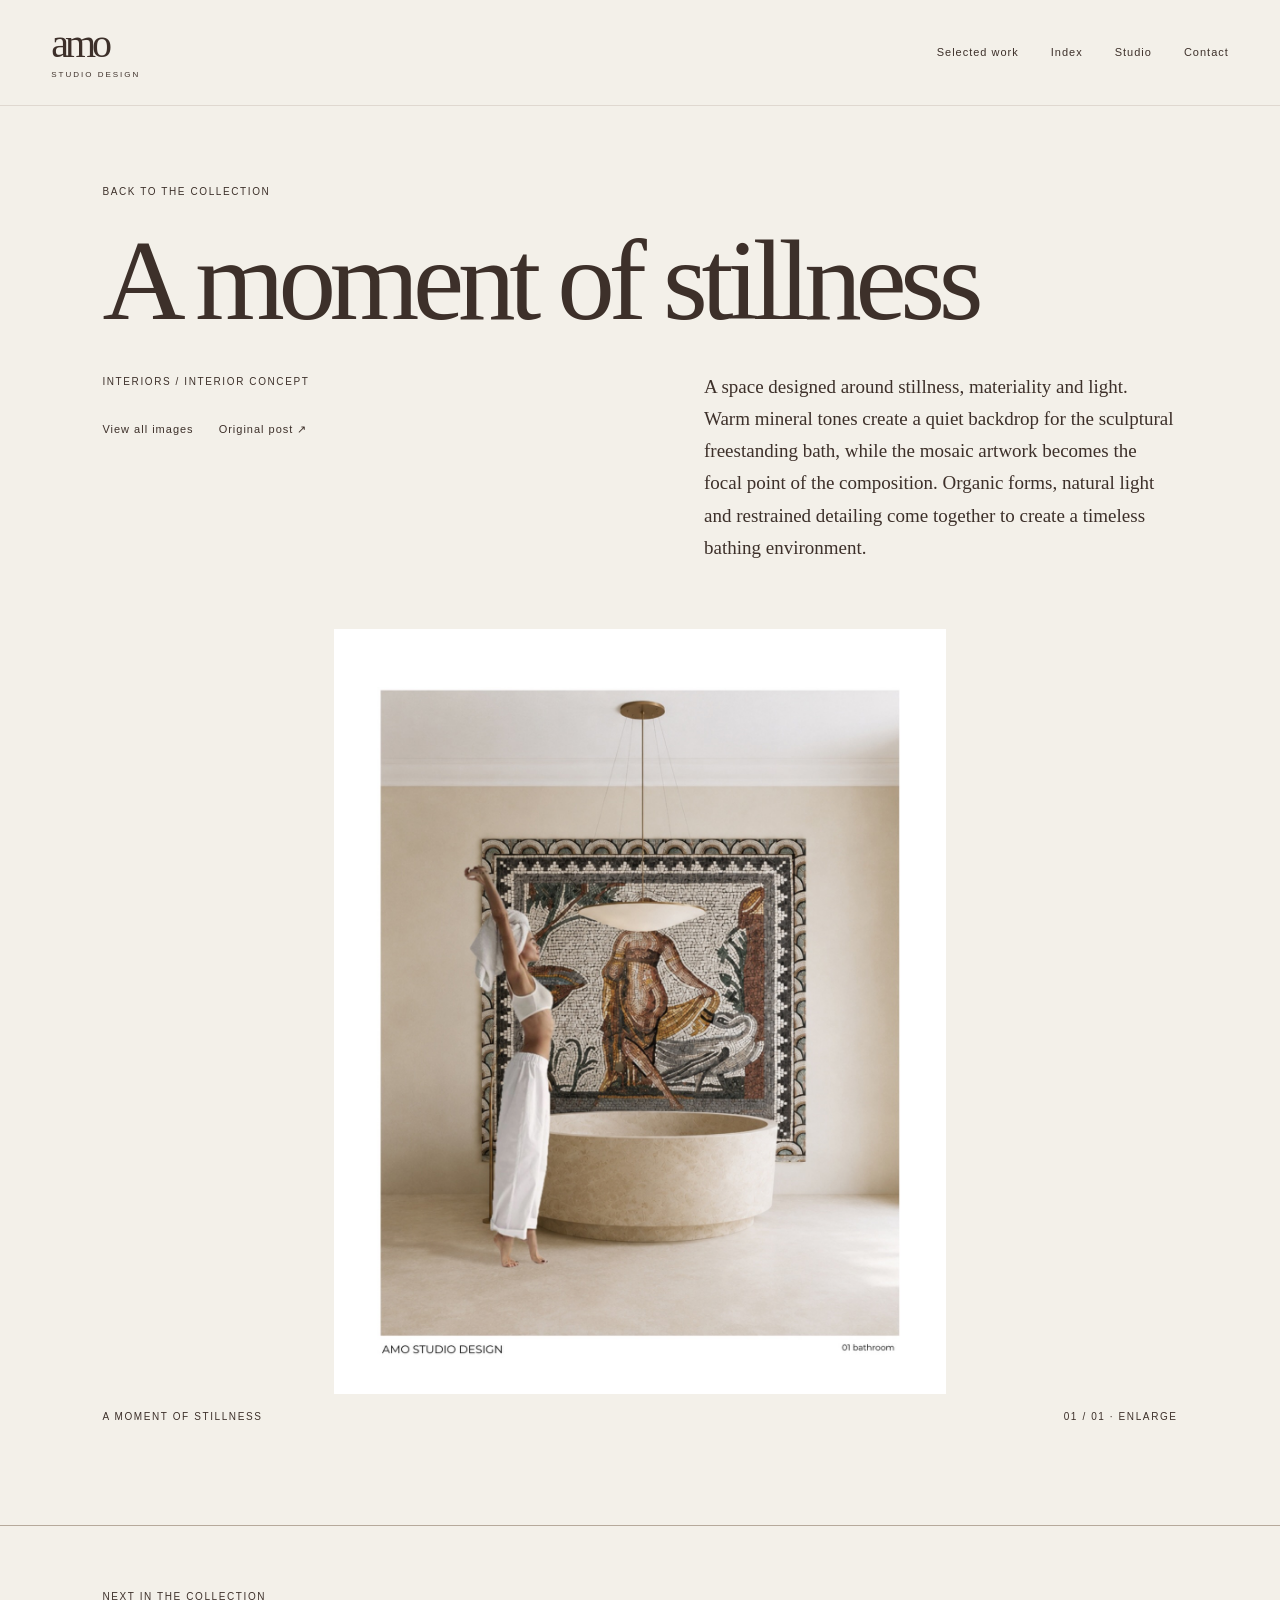
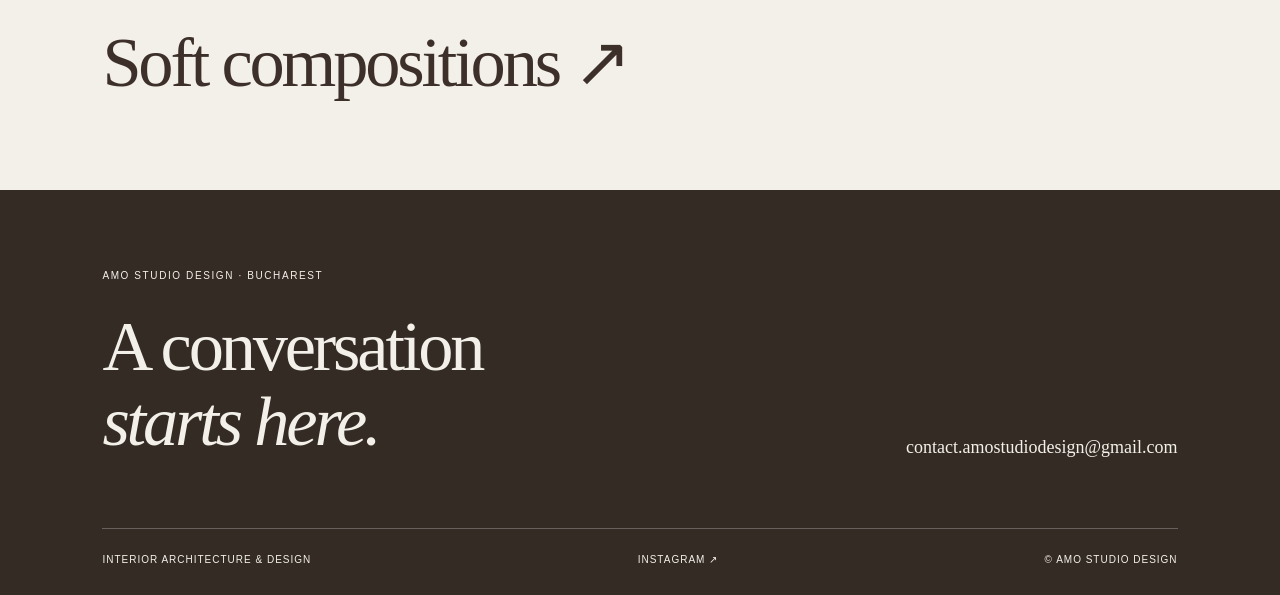
==== db3mgh1k9co.html @ 2bcd870c "Build responsive AMO interior design portfolio Replace the surprise page with an editorial portfolio" ====
<!doctype html><html lang="en"><head><meta charset="utf-8"><meta name="viewport" content="width=device-width,initial-scale=1"><meta name="theme-color" content="#f3f0e9"><meta name="description" content="AMO Studio Design — an interior architecture and design portfolio, Bucharest."><title>A moment of stillness — AMO Studio Design</title><link rel="stylesheet" href="style.css"><script defer src="app.js"></script></head><body><a class="skip" href="#main">Skip to content</a><header><a class="brand" href="index.html" aria-label="AMO Studio Design home">amo<span>STUDIO DESIGN</span></a><nav aria-label="Main navigation"><a href="index.html#work">Selected work</a><a href="index.html#archive">Index</a><a class="desktop" href="index.html#studio">Studio</a><a href="#contact">Contact</a></nav></header><main id="main"><section class="project-head"><a class="eyebrow" href="index.html#archive">Back to the collection</a><h1>A moment of stillness</h1><div class="project-info"><div><span class="eyebrow">Interiors / Interior concept</span><nav class="project-nav" aria-label="Project sections"><a href="#gallery">View all images</a><a href="https://www.instagram.com/p/Db3MGh1K9CO/" target="_blank" rel="noopener">Original post ↗</a></nav></div><p>A space designed around stillness, materiality and light.
Warm mineral tones create a quiet backdrop for the sculptural freestanding bath, while the mosaic artwork becomes the focal point of the composition. Organic forms, natural light and restrained detailing come together to create a timeless bathing environment.</p></div></section><section id="gallery" class="project-gallery" aria-label="Project images"><figure class="reveal"><button data-image="0005-db3mgh1k9co-01.jpg" data-alt="A moment of stillness — view 1" aria-label="Enlarge A moment of stillness view 1"><img src="0005-db3mgh1k9co-01.jpg" width="1350" height="1688" alt="A moment of stillness — view 1" loading="eager" decoding="async"></button><figcaption class="caption"><span>A moment of stillness</span><span>01 / 01 · Enlarge</span></figcaption></figure></section><a class="next-project" style="display:block" href="dz5t7aiicmo.html"><span class="eyebrow">Next in the collection</span><h2>Soft compositions ↗</h2></a></main><dialog aria-label="Image viewer"><button class="close">Close</button><img alt=""><div class="light-controls"><button class="prev" aria-label="Previous image">Previous</button><span class="counter"></span><button class="next" aria-label="Next image">Next</button></div></dialog><footer id="contact"><div class="footer-top"><div><span class="eyebrow">AMO Studio Design · Bucharest</span><h2>A conversation<br><em>starts here.</em></h2></div><a href="mailto:contact.amostudiodesign@gmail.com">contact.amostudiodesign@gmail.com</a></div><div class="footer-bottom"><span>INTERIOR ARCHITECTURE & DESIGN</span><a href="https://www.instagram.com/amostudiodesign/" target="_blank" rel="noopener">INSTAGRAM ↗</a><span>© AMO STUDIO DESIGN</span></div></footer></body></html>
---- style.css ----
:root{--paper:#f3f0e9;--ink:#3d302a;--wine:#531e2c;--line:#b6a99b;--ease:cubic-bezier(.22,1,.36,1)}*{box-sizing:border-box}html{scroll-behavior:smooth;scroll-padding-top:100px}body{margin:0;background:var(--paper);color:var(--ink);font-family:Arial,sans-serif;-webkit-font-smoothing:antialiased}a{color:inherit;text-decoration:none}button{font:inherit;color:inherit;cursor:pointer}button:focus-visible,a:focus-visible{outline:2px solid var(--wine);outline-offset:6px}::selection{background:var(--wine);color:var(--paper)}.skip{position:absolute;top:-100px}.skip:focus{top:15px;z-index:20;background:var(--paper);padding:10px}header{display:flex;align-items:center;justify-content:space-between;padding:26px 4vw;border-bottom:1px solid #b6a99b55;background:var(--paper);position:relative;z-index:5}.brand{font:40px/.9 Georgia,serif;letter-spacing:-4px}.brand span{display:block;font:8px/1 Arial;letter-spacing:2px;margin-top:9px}nav{display:flex;gap:32px;font-size:11px;letter-spacing:1px}nav a{padding:8px 0;border-bottom:1px solid transparent}nav a:hover{border-color:currentColor}.eyebrow,.caption,.meta,.label{font-size:10px;line-height:1.6;letter-spacing:1.6px;text-transform:uppercase}h1,h2,h3,p{margin:0}h1,h2,h3{font-family:Didot,'Bodoni MT',Georgia,serif;font-weight:400}h1{font-size:clamp(65px,8.8vw,150px);line-height:.96;letter-spacing:-.055em}h2{font-size:clamp(44px,5.5vw,88px);line-height:1.06;letter-spacing:-.045em}h3{font-size:30px;letter-spacing:-.025em}em{font-weight:400}.hero{padding:55px 8vw 80px;display:grid;grid-template-columns:1.1fr 1fr;gap:5vw;align-items:center;min-height:calc(100svh - 100px)}.hero-copy{position:relative;z-index:2;padding-bottom:30px}.hero .eyebrow{margin-bottom:35px}.hero h1{color:var(--wine);margin-right:-100px}.hero-copy>p:not(.eyebrow){max-width:290px;font:17px/1.65 Georgia,serif;margin-top:35px}.text-link{display:inline-flex;align-items:center;gap:45px;font-size:11px;letter-spacing:.7px;border-bottom:1px solid currentColor;padding-bottom:9px;margin-top:35px}.text-link:after{content:'↗';font-size:18px;transition:transform .4s}.text-link:hover:after{transform:translate(3px,-3px)}.hero-media{margin:0;position:relative}.frame{overflow:hidden;background:#e2dacf;display:block}.frame img{display:block;width:100%;height:100%;object-fit:cover;transition:transform 1.3s var(--ease)}.framed-post img{transform:scale(1.19)}a:hover .framed-post img{transform:scale(1.23)}.hero-media .frame{aspect-ratio:.78;max-height:660px}.hero-media .caption{display:flex;justify-content:space-between;margin-top:14px;font-size:9px}.hero-media:before{content:'';position:absolute;inset:25px -25px -25px 25px;border:1px solid var(--line);z-index:-1}.intro{padding:100px 15vw 130px;text-align:center;border-top:1px solid #b6a99b55}.intro h2{max-width:900px;margin:30px auto}.intro p{max-width:440px;margin:25px auto;font:18px/1.7 Georgia,serif}.work{padding:0 8vw 120px}.section-head{display:flex;justify-content:space-between;align-items:end;margin-bottom:50px}.section-head h2{font-size:55px}.selected{display:grid;grid-template-columns:1.2fr .8fr;gap:100px 8vw}.work-card{display:block}.work-card:nth-child(2){margin-top:190px}.work-card:nth-child(3){grid-column:1/-1;width:80%;margin:0 auto}.work-card .frame{aspect-ratio:.82}.work-card:nth-child(3) .frame{aspect-ratio:1.9}.card-caption{display:flex;justify-content:space-between;gap:12px;padding-top:18px}.card-caption .meta{margin-top:8px;font-size:9px}.card-caption .number{font:italic 18px Georgia,serif}.feature{background:var(--wine);color:var(--paper);padding:100px 8vw;display:grid;grid-template-columns:.65fr 1.35fr;gap:7vw;align-items:center}.feature .frame{aspect-ratio:.8}.feature h2{margin:25px 0}.feature p{font:18px/1.7 Georgia,serif;max-width:330px}.feature .meta{margin-top:20px;color:#d3b9bc}.archive{padding:120px 8vw}.archive-top{display:flex;justify-content:space-between;gap:30px;align-items:end;margin-bottom:45px}.filters{display:flex;gap:20px;flex-wrap:wrap}.filters button{border:0;border-bottom:1px solid transparent;background:none;padding:8px 0;font-size:11px}.filters button[aria-pressed=true]{border-color:currentColor}.archive-grid{display:grid;grid-template-columns:repeat(3,1fr);gap:55px 35px}.archive-grid .frame{aspect-ratio:.88}.archive-grid h3{font-size:24px}.archive-grid [hidden]{display:none}.studio{padding:100px 8vw;display:grid;grid-template-columns:1fr 1fr;gap:10vw;border-top:1px solid var(--line)}.studio p{font:22px/1.6 Georgia,serif;margin-bottom:25px}.studio .eyebrow{margin-bottom:30px}.studio .fine{font:13px/1.8 Arial,sans-serif}footer{background:#342b25;color:var(--paper);padding:75px 8vw 30px}.footer-top{display:flex;justify-content:space-between;gap:30px;align-items:end;padding-bottom:70px}.footer-top h2{margin-top:25px}.footer-top a{font:18px Georgia,serif}.footer-bottom{display:flex;justify-content:space-between;padding-top:25px;border-top:1px solid #ffffff40;font-size:10px;letter-spacing:1px}.project-head{padding:75px 8vw 65px}.project-head h1{font-size:clamp(60px,9vw,135px);margin:25px 0 35px;max-width:1000px}.project-info{display:grid;grid-template-columns:1fr 1fr;gap:10vw}.project-info p{font:19px/1.7 Georgia,serif;max-width:650px;white-space:pre-line}.project-nav{display:flex;gap:25px;margin-top:25px;font-size:11px}.project-gallery{padding:0 8vw 100px;display:grid;grid-template-columns:1fr 1fr;gap:70px 5vw;align-items:start}.project-gallery figure{margin:0}.project-gallery figure:first-child,.project-gallery figure:last-child:nth-child(odd){grid-column:1/-1}.project-gallery button{display:block;border:0;padding:0;background:none;width:100%}.project-gallery img{width:100%;height:auto;display:block}.project-gallery figure:first-child img{max-height:85svh;object-fit:contain}.project-gallery figcaption{margin-top:15px;display:flex;justify-content:space-between}.next-project{padding:60px 8vw 90px;border-top:1px solid var(--line)}.next-project h2{margin-top:20px}dialog{border:0;width:100%;height:100%;max-width:none;max-height:none;margin:0;background:#211e1b;color:white;padding:65px 5vw 30px}dialog::backdrop{background:#211e1b}dialog img{display:block;max-width:100%;height:calc(100svh - 150px);object-fit:contain;margin:auto}dialog .light-controls{display:flex;justify-content:space-between;align-items:center;margin-top:20px}dialog button{background:none;border:1px solid #ffffff80;color:white;padding:12px 20px}dialog .close{position:absolute;right:25px;top:15px}body:has(dialog[open]){overflow:hidden}.reveal{opacity:1}.js .reveal{opacity:0;transform:translateY(25px);transition:opacity 1.1s var(--ease),transform 1.1s var(--ease)}.js .reveal.seen{opacity:1;transform:none}@supports(animation-timeline:view()){.hero-media{animation:hero-out linear both;animation-timeline:view();animation-range:exit 0% exit 100%}@keyframes hero-out{to{transform:translateY(60px)}}}.hero-copy{animation:enter 1.3s var(--ease) both}@keyframes enter{from{opacity:0;transform:translateY(20px)}to{opacity:1;transform:none}}@media(min-width:1500px){main{max-width:1800px;margin:auto}}@media(max-width:760px){header{padding:23px 6vw}.brand{font-size:34px}nav{gap:18px;font-size:10px}nav .desktop{display:none}.hero{padding:45px 7vw 65px;display:flex;flex-direction:column;gap:35px;min-height:auto;align-items:stretch}.hero h1{font-size:64px;margin:0}.hero-copy{padding:0}.hero .eyebrow{margin-bottom:25px}.hero-copy>p:not(.eyebrow){margin-top:25px;max-width:310px}.hero .text-link{margin-top:22px}.hero-media{width:90%;margin-left:auto}.hero-media .frame{max-height:none;aspect-ratio:.83}.hero-media:before{inset:15px -12px -15px 12px}.intro{padding:65px 7vw 80px}.intro h2{font-size:43px}.intro p{font-size:17px}.work{padding:0 7vw 70px}.section-head{align-items:start;margin-bottom:30px}.section-head h2{font-size:38px}.selected{display:block}.work-card{margin-bottom:45px}.work-card:nth-child(2){margin:0 0 45px 12%}.work-card:nth-child(3){width:100%;margin:0}.work-card:nth-child(3) .frame{aspect-ratio:1.25}.feature{padding:65px 7vw;display:flex;flex-direction:column;align-items:stretch;gap:35px}.feature h2{font-size:48px}.feature .frame{aspect-ratio:1}.feature p{max-width:100%}.archive{padding:70px 7vw}.archive-top{display:block}.archive-top h2{font-size:44px;margin-bottom:25px}.filters{gap:25px}.archive-grid{grid-template-columns:1fr 1fr;gap:35px 16px}.archive-grid h3{font-size:22px}.archive-grid .card-caption{display:block}.archive-grid .number{display:none}.archive-grid .meta{letter-spacing:.5px;font-size:8px}.studio{padding:65px 7vw;display:block}.studio h2{margin-bottom:30px}.studio p{font-size:19px}.footer-top{display:block;padding-bottom:50px}.footer-top a{display:inline-block;margin-top:30px;font-size:15px}.footer-bottom{gap:20px;font-size:8px;line-height:1.8}.project-head{padding:45px 7vw}.project-head h1{font-size:62px}.project-info{display:block}.project-info p{margin-top:30px;font-size:18px}.project-gallery{display:block;padding:0 5vw 50px}.project-gallery figure{margin-bottom:35px}.project-gallery img{max-height:none!important}.next-project{padding:45px 7vw}.next-project h2{font-size:40px}dialog{padding:65px 15px 25px}dialog button{padding:12px}.hero-media{animation:none}}@media(prefers-reduced-motion:reduce){html{scroll-behavior:auto}*,*:before,*:after{animation:none!important;transition:none!important}.js .reveal{opacity:1;transform:none}}

@media(max-width:480px){.archive-grid{grid-template-columns:1fr;gap:40px}.archive-grid .frame{aspect-ratio:1}.archive-grid .card-caption{display:flex}.archive-grid .number{display:block}.hero .eyebrow{max-width:260px}.project-head h1{font-size:clamp(44px,14vw,62px);overflow-wrap:anywhere}.section-head{gap:20px}.section-head .eyebrow{max-width:100px;text-align:right}.footer-bottom{flex-wrap:wrap}}
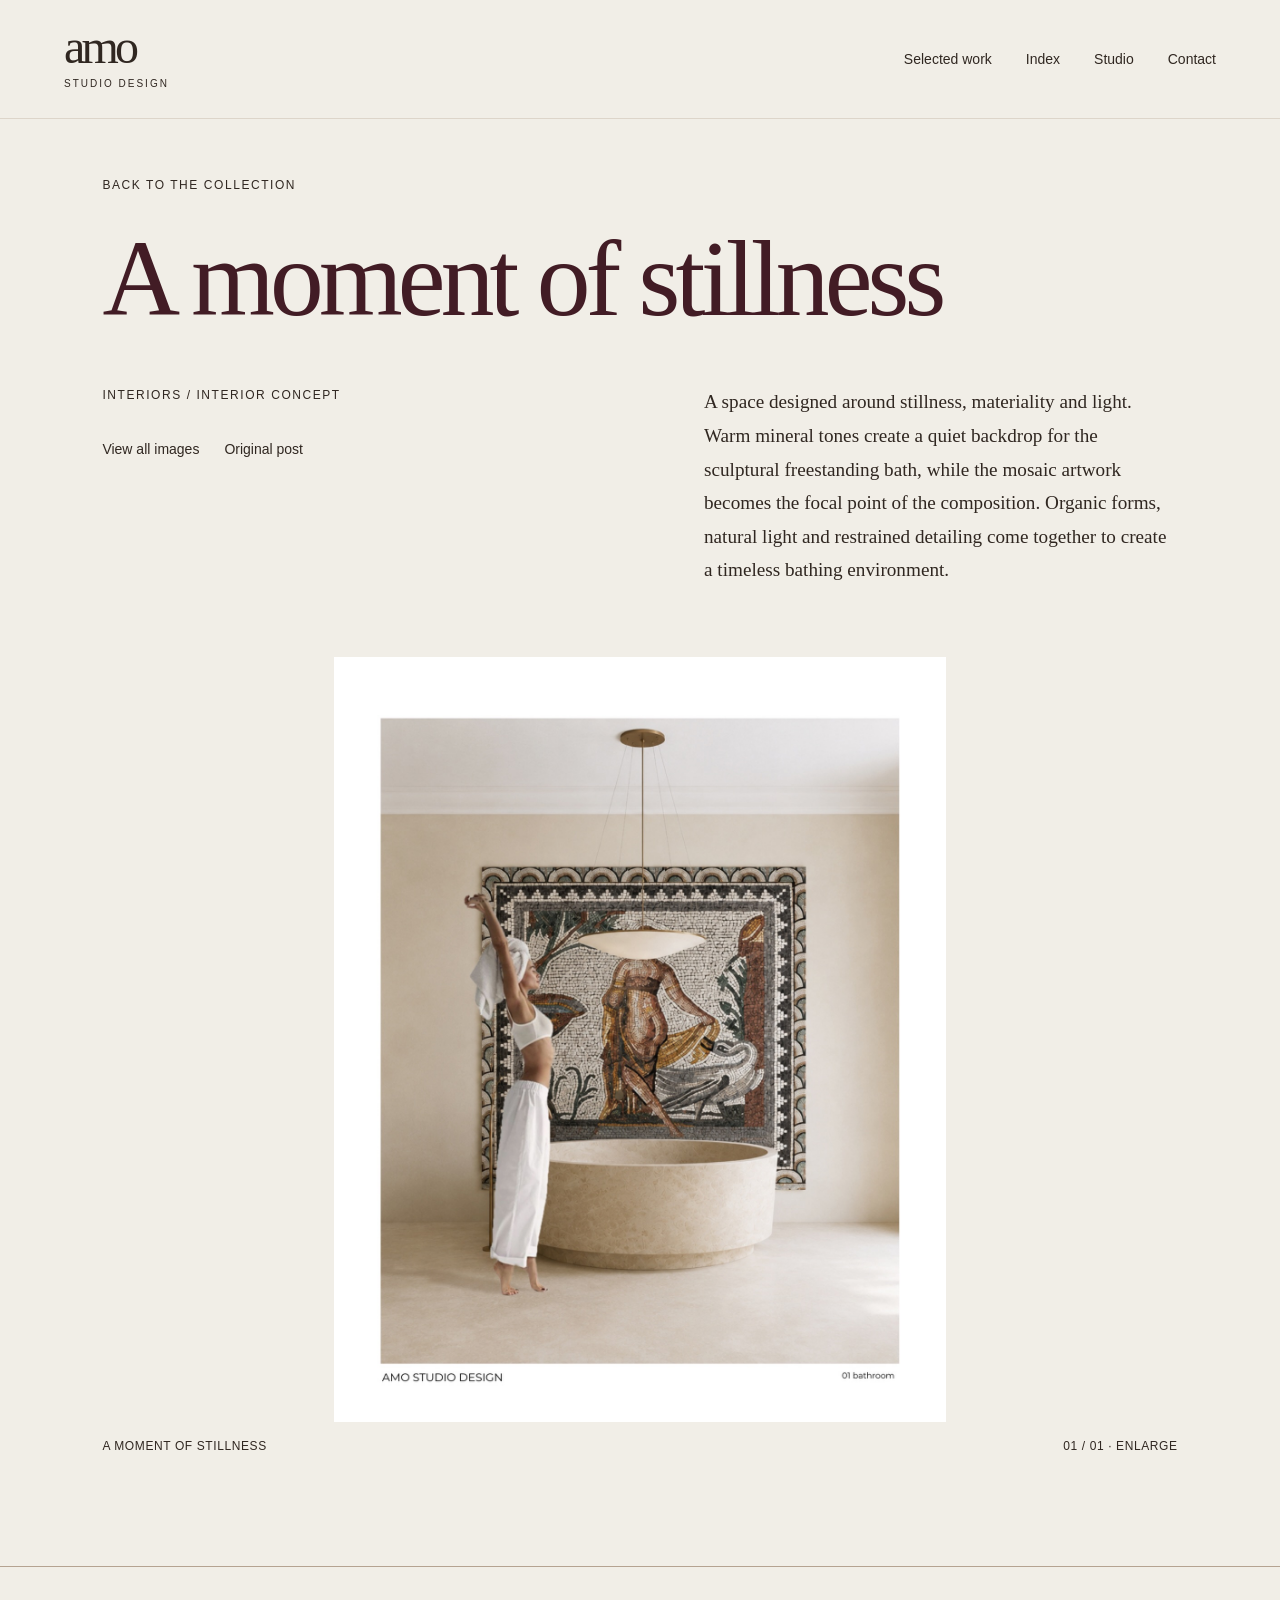
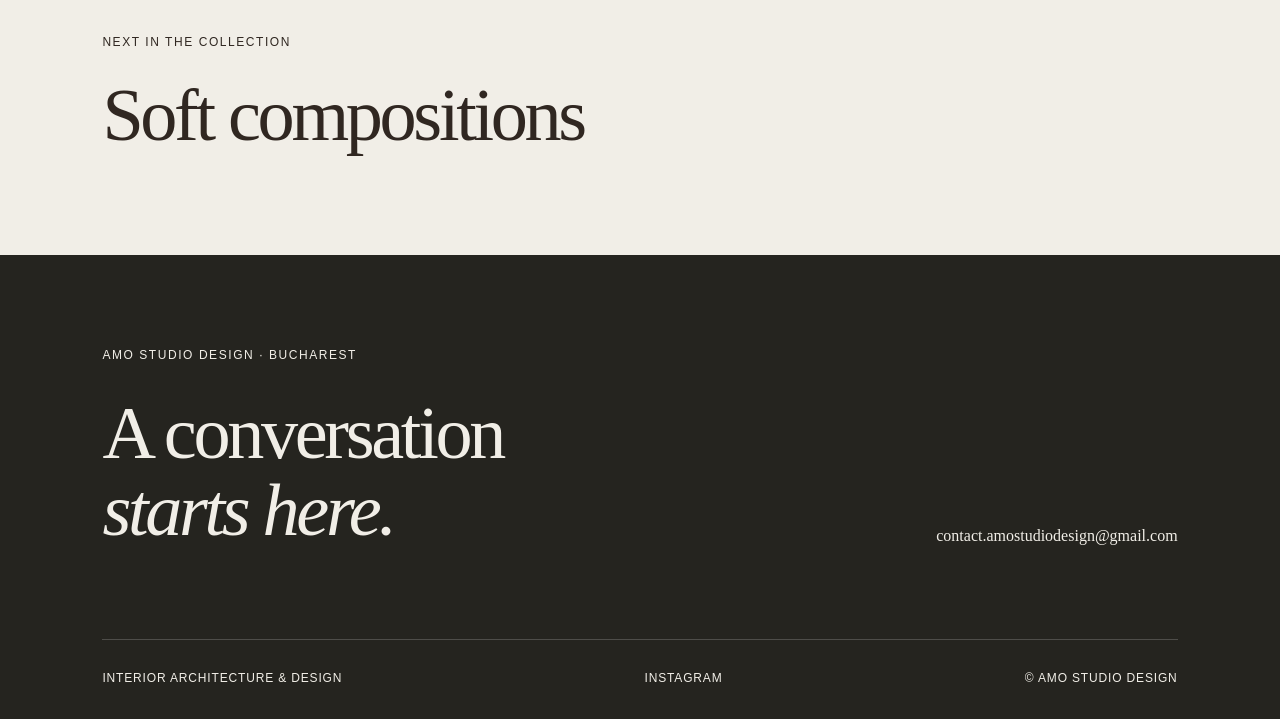
==== commit cc21a6d3: "Refine luxury presentation and remove decorative text symbols" ====
--- a/db3mgh1k9co.html
+++ b/db3mgh1k9co.html
@@ -1,2 +1,2 @@
-<!doctype html><html lang="en"><head><meta charset="utf-8"><meta name="viewport" content="width=device-width,initial-scale=1"><meta name="theme-color" content="#f3f0e9"><meta name="description" content="AMO Studio Design — an interior architecture and design portfolio, Bucharest."><title>A moment of stillness — AMO Studio Design</title><link rel="stylesheet" href="style.css"><script defer src="app.js"></script></head><body><a class="skip" href="#main">Skip to content</a><header><a class="brand" href="index.html" aria-label="AMO Studio Design home">amo<span>STUDIO DESIGN</span></a><nav aria-label="Main navigation"><a href="index.html#work">Selected work</a><a href="index.html#archive">Index</a><a class="desktop" href="index.html#studio">Studio</a><a href="#contact">Contact</a></nav></header><main id="main"><section class="project-head"><a class="eyebrow" href="index.html#archive">Back to the collection</a><h1>A moment of stillness</h1><div class="project-info"><div><span class="eyebrow">Interiors / Interior concept</span><nav class="project-nav" aria-label="Project sections"><a href="#gallery">View all images</a><a href="https://www.instagram.com/p/Db3MGh1K9CO/" target="_blank" rel="noopener">Original post ↗</a></nav></div><p>A space designed around stillness, materiality and light.
-Warm mineral tones create a quiet backdrop for the sculptural freestanding bath, while the mosaic artwork becomes the focal point of the composition. Organic forms, natural light and restrained detailing come together to create a timeless bathing environment.</p></div></section><section id="gallery" class="project-gallery" aria-label="Project images"><figure class="reveal"><button data-image="0005-db3mgh1k9co-01.jpg" data-alt="A moment of stillness — view 1" aria-label="Enlarge A moment of stillness view 1"><img src="0005-db3mgh1k9co-01.jpg" width="1350" height="1688" alt="A moment of stillness — view 1" loading="eager" decoding="async"></button><figcaption class="caption"><span>A moment of stillness</span><span>01 / 01 · Enlarge</span></figcaption></figure></section><a class="next-project" style="display:block" href="dz5t7aiicmo.html"><span class="eyebrow">Next in the collection</span><h2>Soft compositions ↗</h2></a></main><dialog aria-label="Image viewer"><button class="close">Close</button><img alt=""><div class="light-controls"><button class="prev" aria-label="Previous image">Previous</button><span class="counter"></span><button class="next" aria-label="Next image">Next</button></div></dialog><footer id="contact"><div class="footer-top"><div><span class="eyebrow">AMO Studio Design · Bucharest</span><h2>A conversation<br><em>starts here.</em></h2></div><a href="mailto:contact.amostudiodesign@gmail.com">contact.amostudiodesign@gmail.com</a></div><div class="footer-bottom"><span>INTERIOR ARCHITECTURE & DESIGN</span><a href="https://www.instagram.com/amostudiodesign/" target="_blank" rel="noopener">INSTAGRAM ↗</a><span>© AMO STUDIO DESIGN</span></div></footer></body></html>+<!doctype html><html lang="en"><head><meta charset="utf-8"><meta name="viewport" content="width=device-width,initial-scale=1"><meta name="theme-color" content="#f3f0e9"><meta name="description" content="AMO Studio Design — an interior architecture and design portfolio, Bucharest."><meta name="color-scheme" content="light"><title>A moment of stillness — AMO Studio Design</title><link rel="stylesheet" href="style.css"><script defer src="app.js"></script></head><body><div class="reading-progress" aria-hidden="true"></div><a class="skip" href="#main">Skip to content</a><header><a class="brand" href="index.html" aria-label="AMO Studio Design home">amo<span>STUDIO DESIGN</span></a><nav aria-label="Main navigation"><a href="index.html#work">Selected work</a><a href="index.html#archive">Index</a><a class="desktop" href="index.html#studio">Studio</a><a href="#contact">Contact</a></nav></header><main id="main"><section class="project-head"><a class="eyebrow" href="index.html#archive">Back to the collection</a><h1>A moment of stillness</h1><div class="project-info"><div><span class="eyebrow">Interiors / Interior concept</span><nav class="project-nav" aria-label="Project sections"><a href="#gallery">View all images</a><a href="https://www.instagram.com/p/Db3MGh1K9CO/" target="_blank" rel="noopener">Original post</a></nav></div><p>A space designed around stillness, materiality and light.
+Warm mineral tones create a quiet backdrop for the sculptural freestanding bath, while the mosaic artwork becomes the focal point of the composition. Organic forms, natural light and restrained detailing come together to create a timeless bathing environment.</p></div></section><section id="gallery" class="project-gallery" aria-label="Project images"><figure class="reveal"><button data-image="0005-db3mgh1k9co-01.jpg" data-alt="A moment of stillness — view 1" aria-label="Enlarge A moment of stillness view 1"><img src="0005-db3mgh1k9co-01.jpg" width="1350" height="1688" alt="A moment of stillness — view 1" loading="eager" decoding="async"></button><figcaption class="caption"><span>A moment of stillness</span><span>01 / 01 · Enlarge</span></figcaption></figure></section><a class="next-project" style="display:block" href="dz5t7aiicmo.html"><span class="eyebrow">Next in the collection</span><h2>Soft compositions</h2></a></main><dialog aria-label="Image viewer"><button class="close">Close</button><img alt=""><div class="light-controls"><button class="prev" aria-label="Previous image">Previous</button><span class="counter"></span><button class="next" aria-label="Next image">Next</button></div></dialog><footer id="contact"><div class="footer-top"><div><span class="eyebrow">AMO Studio Design · Bucharest</span><h2>A conversation<br><em>starts here.</em></h2></div><a href="mailto:contact.amostudiodesign@gmail.com">contact.amostudiodesign@gmail.com</a></div><div class="footer-bottom"><span>INTERIOR ARCHITECTURE & DESIGN</span><a href="https://www.instagram.com/amostudiodesign/" target="_blank" rel="noopener">INSTAGRAM</a><span>© AMO STUDIO DESIGN</span></div></footer></body></html>
--- a/style.css
+++ b/style.css
@@ -1,3 +1,23 @@
-:root{--paper:#f3f0e9;--ink:#3d302a;--wine:#531e2c;--line:#b6a99b;--ease:cubic-bezier(.22,1,.36,1)}*{box-sizing:border-box}html{scroll-behavior:smooth;scroll-padding-top:100px}body{margin:0;background:var(--paper);color:var(--ink);font-family:Arial,sans-serif;-webkit-font-smoothing:antialiased}a{color:inherit;text-decoration:none}button{font:inherit;color:inherit;cursor:pointer}button:focus-visible,a:focus-visible{outline:2px solid var(--wine);outline-offset:6px}::selection{background:var(--wine);color:var(--paper)}.skip{position:absolute;top:-100px}.skip:focus{top:15px;z-index:20;background:var(--paper);padding:10px}header{display:flex;align-items:center;justify-content:space-between;padding:26px 4vw;border-bottom:1px solid #b6a99b55;background:var(--paper);position:relative;z-index:5}.brand{font:40px/.9 Georgia,serif;letter-spacing:-4px}.brand span{display:block;font:8px/1 Arial;letter-spacing:2px;margin-top:9px}nav{display:flex;gap:32px;font-size:11px;letter-spacing:1px}nav a{padding:8px 0;border-bottom:1px solid transparent}nav a:hover{border-color:currentColor}.eyebrow,.caption,.meta,.label{font-size:10px;line-height:1.6;letter-spacing:1.6px;text-transform:uppercase}h1,h2,h3,p{margin:0}h1,h2,h3{font-family:Didot,'Bodoni MT',Georgia,serif;font-weight:400}h1{font-size:clamp(65px,8.8vw,150px);line-height:.96;letter-spacing:-.055em}h2{font-size:clamp(44px,5.5vw,88px);line-height:1.06;letter-spacing:-.045em}h3{font-size:30px;letter-spacing:-.025em}em{font-weight:400}.hero{padding:55px 8vw 80px;display:grid;grid-template-columns:1.1fr 1fr;gap:5vw;align-items:center;min-height:calc(100svh - 100px)}.hero-copy{position:relative;z-index:2;padding-bottom:30px}.hero .eyebrow{margin-bottom:35px}.hero h1{color:var(--wine);margin-right:-100px}.hero-copy>p:not(.eyebrow){max-width:290px;font:17px/1.65 Georgia,serif;margin-top:35px}.text-link{display:inline-flex;align-items:center;gap:45px;font-size:11px;letter-spacing:.7px;border-bottom:1px solid currentColor;padding-bottom:9px;margin-top:35px}.text-link:after{content:'↗';font-size:18px;transition:transform .4s}.text-link:hover:after{transform:translate(3px,-3px)}.hero-media{margin:0;position:relative}.frame{overflow:hidden;background:#e2dacf;display:block}.frame img{display:block;width:100%;height:100%;object-fit:cover;transition:transform 1.3s var(--ease)}.framed-post img{transform:scale(1.19)}a:hover .framed-post img{transform:scale(1.23)}.hero-media .frame{aspect-ratio:.78;max-height:660px}.hero-media .caption{display:flex;justify-content:space-between;margin-top:14px;font-size:9px}.hero-media:before{content:'';position:absolute;inset:25px -25px -25px 25px;border:1px solid var(--line);z-index:-1}.intro{padding:100px 15vw 130px;text-align:center;border-top:1px solid #b6a99b55}.intro h2{max-width:900px;margin:30px auto}.intro p{max-width:440px;margin:25px auto;font:18px/1.7 Georgia,serif}.work{padding:0 8vw 120px}.section-head{display:flex;justify-content:space-between;align-items:end;margin-bottom:50px}.section-head h2{font-size:55px}.selected{display:grid;grid-template-columns:1.2fr .8fr;gap:100px 8vw}.work-card{display:block}.work-card:nth-child(2){margin-top:190px}.work-card:nth-child(3){grid-column:1/-1;width:80%;margin:0 auto}.work-card .frame{aspect-ratio:.82}.work-card:nth-child(3) .frame{aspect-ratio:1.9}.card-caption{display:flex;justify-content:space-between;gap:12px;padding-top:18px}.card-caption .meta{margin-top:8px;font-size:9px}.card-caption .number{font:italic 18px Georgia,serif}.feature{background:var(--wine);color:var(--paper);padding:100px 8vw;display:grid;grid-template-columns:.65fr 1.35fr;gap:7vw;align-items:center}.feature .frame{aspect-ratio:.8}.feature h2{margin:25px 0}.feature p{font:18px/1.7 Georgia,serif;max-width:330px}.feature .meta{margin-top:20px;color:#d3b9bc}.archive{padding:120px 8vw}.archive-top{display:flex;justify-content:space-between;gap:30px;align-items:end;margin-bottom:45px}.filters{display:flex;gap:20px;flex-wrap:wrap}.filters button{border:0;border-bottom:1px solid transparent;background:none;padding:8px 0;font-size:11px}.filters button[aria-pressed=true]{border-color:currentColor}.archive-grid{display:grid;grid-template-columns:repeat(3,1fr);gap:55px 35px}.archive-grid .frame{aspect-ratio:.88}.archive-grid h3{font-size:24px}.archive-grid [hidden]{display:none}.studio{padding:100px 8vw;display:grid;grid-template-columns:1fr 1fr;gap:10vw;border-top:1px solid var(--line)}.studio p{font:22px/1.6 Georgia,serif;margin-bottom:25px}.studio .eyebrow{margin-bottom:30px}.studio .fine{font:13px/1.8 Arial,sans-serif}footer{background:#342b25;color:var(--paper);padding:75px 8vw 30px}.footer-top{display:flex;justify-content:space-between;gap:30px;align-items:end;padding-bottom:70px}.footer-top h2{margin-top:25px}.footer-top a{font:18px Georgia,serif}.footer-bottom{display:flex;justify-content:space-between;padding-top:25px;border-top:1px solid #ffffff40;font-size:10px;letter-spacing:1px}.project-head{padding:75px 8vw 65px}.project-head h1{font-size:clamp(60px,9vw,135px);margin:25px 0 35px;max-width:1000px}.project-info{display:grid;grid-template-columns:1fr 1fr;gap:10vw}.project-info p{font:19px/1.7 Georgia,serif;max-width:650px;white-space:pre-line}.project-nav{display:flex;gap:25px;margin-top:25px;font-size:11px}.project-gallery{padding:0 8vw 100px;display:grid;grid-template-columns:1fr 1fr;gap:70px 5vw;align-items:start}.project-gallery figure{margin:0}.project-gallery figure:first-child,.project-gallery figure:last-child:nth-child(odd){grid-column:1/-1}.project-gallery button{display:block;border:0;padding:0;background:none;width:100%}.project-gallery img{width:100%;height:auto;display:block}.project-gallery figure:first-child img{max-height:85svh;object-fit:contain}.project-gallery figcaption{margin-top:15px;display:flex;justify-content:space-between}.next-project{padding:60px 8vw 90px;border-top:1px solid var(--line)}.next-project h2{margin-top:20px}dialog{border:0;width:100%;height:100%;max-width:none;max-height:none;margin:0;background:#211e1b;color:white;padding:65px 5vw 30px}dialog::backdrop{background:#211e1b}dialog img{display:block;max-width:100%;height:calc(100svh - 150px);object-fit:contain;margin:auto}dialog .light-controls{display:flex;justify-content:space-between;align-items:center;margin-top:20px}dialog button{background:none;border:1px solid #ffffff80;color:white;padding:12px 20px}dialog .close{position:absolute;right:25px;top:15px}body:has(dialog[open]){overflow:hidden}.reveal{opacity:1}.js .reveal{opacity:0;transform:translateY(25px);transition:opacity 1.1s var(--ease),transform 1.1s var(--ease)}.js .reveal.seen{opacity:1;transform:none}@supports(animation-timeline:view()){.hero-media{animation:hero-out linear both;animation-timeline:view();animation-range:exit 0% exit 100%}@keyframes hero-out{to{transform:translateY(60px)}}}.hero-copy{animation:enter 1.3s var(--ease) both}@keyframes enter{from{opacity:0;transform:translateY(20px)}to{opacity:1;transform:none}}@media(min-width:1500px){main{max-width:1800px;margin:auto}}@media(max-width:760px){header{padding:23px 6vw}.brand{font-size:34px}nav{gap:18px;font-size:10px}nav .desktop{display:none}.hero{padding:45px 7vw 65px;display:flex;flex-direction:column;gap:35px;min-height:auto;align-items:stretch}.hero h1{font-size:64px;margin:0}.hero-copy{padding:0}.hero .eyebrow{margin-bottom:25px}.hero-copy>p:not(.eyebrow){margin-top:25px;max-width:310px}.hero .text-link{margin-top:22px}.hero-media{width:90%;margin-left:auto}.hero-media .frame{max-height:none;aspect-ratio:.83}.hero-media:before{inset:15px -12px -15px 12px}.intro{padding:65px 7vw 80px}.intro h2{font-size:43px}.intro p{font-size:17px}.work{padding:0 7vw 70px}.section-head{align-items:start;margin-bottom:30px}.section-head h2{font-size:38px}.selected{display:block}.work-card{margin-bottom:45px}.work-card:nth-child(2){margin:0 0 45px 12%}.work-card:nth-child(3){width:100%;margin:0}.work-card:nth-child(3) .frame{aspect-ratio:1.25}.feature{padding:65px 7vw;display:flex;flex-direction:column;align-items:stretch;gap:35px}.feature h2{font-size:48px}.feature .frame{aspect-ratio:1}.feature p{max-width:100%}.archive{padding:70px 7vw}.archive-top{display:block}.archive-top h2{font-size:44px;margin-bottom:25px}.filters{gap:25px}.archive-grid{grid-template-columns:1fr 1fr;gap:35px 16px}.archive-grid h3{font-size:22px}.archive-grid .card-caption{display:block}.archive-grid .number{display:none}.archive-grid .meta{letter-spacing:.5px;font-size:8px}.studio{padding:65px 7vw;display:block}.studio h2{margin-bottom:30px}.studio p{font-size:19px}.footer-top{display:block;padding-bottom:50px}.footer-top a{display:inline-block;margin-top:30px;font-size:15px}.footer-bottom{gap:20px;font-size:8px;line-height:1.8}.project-head{padding:45px 7vw}.project-head h1{font-size:62px}.project-info{display:block}.project-info p{margin-top:30px;font-size:18px}.project-gallery{display:block;padding:0 5vw 50px}.project-gallery figure{margin-bottom:35px}.project-gallery img{max-height:none!important}.next-project{padding:45px 7vw}.next-project h2{font-size:40px}dialog{padding:65px 15px 25px}dialog button{padding:12px}.hero-media{animation:none}}@media(prefers-reduced-motion:reduce){html{scroll-behavior:auto}*,*:before,*:after{animation:none!important;transition:none!important}.js .reveal{opacity:1;transform:none}}
-
-@media(max-width:480px){.archive-grid{grid-template-columns:1fr;gap:40px}.archive-grid .frame{aspect-ratio:1}.archive-grid .card-caption{display:flex}.archive-grid .number{display:block}.hero .eyebrow{max-width:260px}.project-head h1{font-size:clamp(44px,14vw,62px);overflow-wrap:anywhere}.section-head{gap:20px}.section-head .eyebrow{max-width:100px;text-align:right}.footer-bottom{flex-wrap:wrap}}
+:root{--paper:#f1eee7;--ink:#302721;--wine:#421c25;--line:#b5a391;--ease:cubic-bezier(.22,1,.36,1);font-size:16px}
+*{box-sizing:border-box}html{scroll-behavior:smooth;scroll-padding-top:110px}body{margin:0;background:var(--paper);color:var(--ink);font-family:Arial,sans-serif;-webkit-font-smoothing:antialiased}a{color:inherit;text-decoration:none}button{font:inherit;color:inherit;cursor:pointer}a,button{-webkit-tap-highlight-color:transparent}a:focus-visible,button:focus-visible{outline:2px solid currentColor;outline-offset:6px}::selection{background:var(--wine);color:var(--paper)}h1,h2,h3,p,figure{margin:0}h1,h2,h3{font-family:Didot,'Bodoni MT','Times New Roman',serif;font-weight:400}h1{font-size:clamp(4rem,8.4vw,9rem);line-height:.96;letter-spacing:-.045em}h2{font-size:clamp(3rem,5.8vw,6.5rem);line-height:1.04;letter-spacing:-.045em}h3{font-size:2rem;letter-spacing:-.025em}em{font-weight:400}.eyebrow,.caption,.meta,.label{font-size:.75rem;line-height:1.6;letter-spacing:.13em;text-transform:uppercase}.skip{position:fixed;top:-100px;z-index:40}.skip:focus{top:16px;left:16px;background:var(--paper);color:var(--ink);padding:12px}
+header{position:absolute;top:0;left:0;width:100%;z-index:10;display:flex;align-items:center;justify-content:space-between;padding:28px 5vw;border-bottom:1px solid #b5a39155}body:has(.hero) header{color:var(--paper);border-color:#f1eee72b}.brand{font:48px/.8 Didot,Georgia,serif;letter-spacing:-.08em}.brand span{display:block;font:10px/1.2 Arial;letter-spacing:.2em;margin-top:12px}nav{display:flex;gap:34px;font-size:.875rem}nav a{position:relative;padding:10px 0}nav a:after,.text-link:after{content:'';position:absolute;bottom:0;left:0;width:100%;height:1px;background:currentColor;transform:scaleX(0);transform-origin:left;transition:transform .6s var(--ease)}nav a:hover:after,.text-link:hover:after{transform:scaleX(1)}.reading-progress{position:fixed;left:0;top:0;height:2px;width:100%;background:#bca17c;transform:scaleX(0);transform-origin:left;z-index:30;pointer-events:none}
+.hero{height:100svh;min-height:700px;background:#29241e;color:var(--paper);position:relative}.hero-stage{height:100svh;min-height:700px;position:relative;overflow:hidden}.hero-image{position:absolute;inset:0;animation:opening-image 2.4s var(--ease) both}.hero-image .frame{height:100%;width:100%}.hero-image img{object-position:50% 59%;transform:scale(1.19)}.hero-shade{position:absolute;inset:0;background:linear-gradient(90deg,#1d1716b8 0%,#1d171645 55%,#1d17161a 100%),linear-gradient(0deg,#17151470,transparent 50%)}.hero-copy{position:absolute;left:8vw;right:8vw;bottom:23%;z-index:2}.hero-copy .eyebrow{margin-bottom:32px;animation:opening-copy 1.5s .15s var(--ease) both}.hero h1{max-width:1100px;font-size:clamp(5rem,8.8vw,9rem);text-shadow:0 2px 30px #00000010}.hero h1 span{display:block;animation:opening-copy 1.7s .25s var(--ease) both}.hero h1 span+span{animation-delay:.4s}.hero-note{position:absolute;right:0;bottom:8px;font-size:1rem;line-height:1.7;animation:opening-copy 1.5s .5s var(--ease) both}.hero-bottom{position:absolute;bottom:45px;left:8vw;right:8vw;display:flex;justify-content:space-between;align-items:end;z-index:2;font-size:.875rem;animation:opening-copy 1.5s .6s var(--ease) both}.scroll-cue{display:flex;align-items:center;gap:20px;min-height:44px}.scroll-line{display:block;width:1px;height:46px;background:#ffffff40;position:relative;overflow:hidden}.scroll-line:after{content:'';position:absolute;inset:0;background:var(--paper);transform:translateY(-100%);animation:scroll-line 3s ease-in-out 2}.hero-project{text-align:right;line-height:1.8}.hero-project span{display:block;font-size:.75rem;opacity:.72}
+.frame{display:block;overflow:hidden;background:#d6cbbd}.frame img{display:block;width:100%;height:100%;object-fit:cover;transition:transform 1.5s var(--ease)}.framed-post img{transform:scale(1.19)}a:hover .framed-post img{transform:scale(1.24)}.text-link{position:relative;display:inline-block;font-size:.875rem;line-height:1.5;padding:12px 0;border-bottom:1px solid #b5a39180;margin-top:24px}.text-link:after{bottom:-1px}.intro{padding:155px 12vw 165px;text-align:center;position:relative}.intro:before{content:'';display:block;height:70px;width:1px;background:var(--line);margin:0 auto 40px}.intro h2{max-width:1050px;margin:32px auto}.intro h2 em{color:var(--wine)}.intro p{max-width:470px;margin:32px auto 0;font:1.2rem/1.7 Georgia,serif}.work{padding:0 8vw 145px}.section-head{display:flex;justify-content:space-between;align-items:end;border-top:1px solid var(--line);padding-top:28px;margin-bottom:65px}.section-head h2{font-size:clamp(2.8rem,4vw,4.5rem)}.selected{display:grid;grid-template-columns:1.1fr .8fr;gap:110px 11vw;align-items:start}.work-card{display:block;min-width:0}.selected .work-card:nth-child(2){margin-top:270px}.selected .work-card:nth-child(3){grid-column:1/-1;width:84%;margin:auto}.work-card .frame{aspect-ratio:.82}.selected .work-card:nth-child(3) .frame{aspect-ratio:1.7}.card-caption{display:flex;justify-content:space-between;gap:20px;padding-top:22px;align-items:center}.card-caption .meta{margin-top:10px;font-size:.75rem;letter-spacing:.07em}.card-action{font-size:.8rem;opacity:0;transform:translateX(-8px);transition:opacity .5s,transform .5s;white-space:nowrap}.work-card:hover .card-action,.work-card:focus-visible .card-action{opacity:1;transform:none}
+.feature{background:var(--wine);color:var(--paper);padding:125px 8vw 150px;display:grid;grid-template-columns:.75fr 1.25fr;gap:7vw;align-items:center;overflow:hidden}.feature h2{margin:30px 0;font-size:clamp(3.2rem,6vw,6.5rem)}.feature p{font:1.125rem/1.7 Georgia,serif;max-width:340px}.feature-images{position:relative;padding:0 0 100px}.feature-main{width:85%;margin-left:auto}.feature-main .frame{aspect-ratio:.82}.feature-detail{position:absolute;width:43%;left:-5%;bottom:35px;border:9px solid var(--wine)}.feature-detail .frame{aspect-ratio:.83}.feature .meta{position:absolute;right:0;bottom:0;max-width:70%;font:.75rem/1.6 Arial;letter-spacing:.08em;text-align:right;color:#dfd0c8}.archive{padding:140px 8vw}.archive-top{display:flex;justify-content:space-between;gap:30px;align-items:end;margin-bottom:55px}.archive-top h2{margin-top:18px}.filters{display:flex;gap:24px;flex-wrap:wrap}.filters button{border:0;border-bottom:1px solid transparent;background:none;padding:12px 0;font-size:.875rem}.filters button[aria-pressed=true]{border-color:currentColor}.archive-grid{display:grid;grid-template-columns:repeat(3,1fr);gap:65px 32px}.archive-grid .frame{aspect-ratio:.84}.archive-grid h3{font-size:1.65rem}.archive-grid .card-action{display:none}.archive-grid [hidden]{display:none}.studio{padding:100px 8vw 130px;display:grid;grid-template-columns:1fr 1fr;gap:12vw;border-top:1px solid var(--line)}.studio .eyebrow{display:block;margin-bottom:32px}.studio p{font:1.45rem/1.65 Georgia,serif;margin-bottom:25px}.studio .fine{font:1rem/1.8 Arial,sans-serif}footer{background:#25241f;color:var(--paper);padding:90px 8vw 30px}.footer-top{display:flex;justify-content:space-between;gap:40px;align-items:end;padding-bottom:90px}.footer-top h2{margin-top:30px}.footer-top>a{font:1rem/1.7 Georgia,serif;overflow-wrap:anywhere}.footer-bottom{display:flex;justify-content:space-between;gap:25px;padding-top:28px;border-top:1px solid #ffffff30;font-size:.75rem;letter-spacing:.07em;line-height:1.7}
+.project-head{padding:175px 8vw 70px}.project-head h1{margin:32px 0 55px;max-width:1100px;color:var(--wine)}.project-info{display:grid;grid-template-columns:1fr 1fr;gap:10vw}.project-info p{font:1.2rem/1.75 Georgia,serif;max-width:650px;white-space:pre-line}.project-nav{display:flex;gap:25px;margin-top:25px;font-size:.875rem}.project-gallery{padding:0 8vw 110px;display:grid;grid-template-columns:1fr 1fr;gap:80px 5vw;align-items:start}.project-gallery figure:first-child,.project-gallery figure:last-child:nth-child(odd){grid-column:1/-1}.project-gallery button{display:block;border:0;padding:0;background:none;width:100%;cursor:zoom-in}.project-gallery img{width:100%;height:auto;display:block}.project-gallery figure:first-child img{max-height:85svh;object-fit:contain}.project-gallery figcaption{margin-top:15px;display:flex;justify-content:space-between;gap:20px;letter-spacing:.05em}.next-project{padding:65px 8vw 100px;border-top:1px solid var(--line)}.next-project h2{margin-top:25px;transition:color .4s}.next-project:hover h2{color:var(--wine)}dialog{border:0;width:100%;height:100%;max-width:none;max-height:none;margin:0;background:#201d1a;color:white;padding:75px 5vw 25px}dialog::backdrop{background:#201d1a}dialog[open]{animation:dialog-in .5s var(--ease)}dialog img{display:block;max-width:100%;height:calc(100svh - 165px);object-fit:contain;margin:auto}dialog .light-controls{display:flex;justify-content:space-between;align-items:center;margin-top:20px}dialog button{background:none;border:1px solid #ffffff60;color:white;padding:12px 20px;min-height:44px}dialog .close{position:absolute;right:25px;top:18px}body:has(dialog[open]){overflow:hidden}
+.js .reveal{opacity:0;transform:translateY(35px);transition:opacity 1.2s var(--ease),transform 1.4s var(--ease)}.js .reveal.seen{opacity:1;transform:none}.selected .reveal .frame{clip-path:inset(8% 0 0);transition:clip-path 1.6s var(--ease)}.selected .reveal.seen .frame{clip-path:inset(0)}
+@keyframes opening-image{from{transform:scale(1.07)}to{transform:scale(1)}}@keyframes opening-copy{from{opacity:0;transform:translateY(30px)}to{opacity:1;transform:none}}@keyframes scroll-line{0%{transform:translateY(-100%)}60%,100%{transform:translateY(100%)}}@keyframes dialog-in{from{opacity:0;transform:translateY(12px)}to{opacity:1;transform:none}}
+@supports(animation-timeline:scroll()){
+.reading-progress{animation:reading linear both;animation-timeline:scroll(root)}@keyframes reading{to{transform:scaleX(1)}}
+@media(min-width:900px) and (prefers-reduced-motion:no-preference){
+.hero{height:150svh;view-timeline-name:--opening;view-timeline-axis:block;view-timeline-inset:0}.hero-stage{position:sticky;top:0}.hero-copy,.hero-bottom{animation:hero-dissolve linear both;animation-timeline:--opening;animation-range:exit-crossing 0% exit-crossing 45%}.hero-image{animation:hero-drift linear both;animation-timeline:--opening;animation-range:exit-crossing 0% exit-crossing 100%}@keyframes hero-dissolve{0%{opacity:1;transform:none}100%{opacity:0;transform:translateY(-60px)}}@keyframes hero-drift{from{transform:scale(1.04)}to{transform:scale(1)}}
+.feature-detail{animation:detail-drift linear both;animation-timeline:view();animation-range:entry 0% exit 100%}@keyframes detail-drift{from{transform:translateY(35px)}to{transform:translateY(-35px)}}
+}}
+@view-transition{navigation:auto}::view-transition-old(root){animation:page-out .3s ease both}::view-transition-new(root){animation:page-in .65s var(--ease) both}@keyframes page-out{to{opacity:0}}@keyframes page-in{from{opacity:0;transform:translateY(12px)}to{opacity:1;transform:none}}
+@media(min-width:1600px){.hero-copy,.hero-bottom{left:10vw;right:10vw}.work,.archive,.studio{padding-left:10vw;padding-right:10vw}}
+@media(max-width:1100px){.hero-note{display:none}.archive-top{display:block}.filters{margin-top:28px}.footer-top{display:block}.footer-top>a{display:inline-block;margin-top:40px}.selected{gap:80px 7vw}.card-action{display:none}}
+@media(max-width:760px){
+header{padding:25px 6vw}.brand{font-size:38px}.brand span{font-size:9px}nav{gap:20px;font-size:.8rem}nav .desktop{display:none}nav a{min-height:44px;display:flex;align-items:center}.hero,.hero-stage{height:94svh;min-height:640px}.hero-image img{object-position:56% center}.hero-shade{background:linear-gradient(0deg,#1b1616bf 0%,#1b16161a 75%),linear-gradient(180deg,#20191880,transparent 28%)}.hero-copy{left:7vw;right:7vw;bottom:26%}.hero-copy .eyebrow{font-size:.7rem;letter-spacing:.1em;margin-bottom:24px}.hero h1{font-size:clamp(3.5rem,10.7vw,5rem);line-height:1.03}.hero-bottom{left:7vw;right:7vw;bottom:30px;gap:25px;font-size:.8rem}.hero-project{max-width:125px}.hero-project span{font-size:.7rem}.scroll-cue{gap:12px;max-width:175px}.intro{padding:75px 7vw 85px}.intro:before{height:45px;margin-bottom:30px}.intro h2{font-size:2.75rem}.intro p{font-size:1.1rem}.work{padding:0 7vw 80px}.section-head{padding-top:24px;margin-bottom:35px;gap:20px}.section-head h2{font-size:2.5rem}.section-head .eyebrow{max-width:95px;text-align:right;font-size:.7rem}.selected{display:block}.selected .work-card{margin-bottom:55px}.selected .work-card:nth-child(2){margin:0 0 55px 9%}.selected .work-card:nth-child(3){width:100%;margin:0}.selected .work-card:nth-child(3) .frame{aspect-ratio:1.3}.card-caption{padding-top:18px}.card-caption h3{font-size:1.8rem}.feature{display:block;padding:75px 7vw 65px}.feature h2{font-size:3.4rem}.feature-images{margin-top:45px;padding-bottom:95px}.feature-main{width:85%}.feature-detail{left:0;bottom:30px;width:45%;border-width:6px}.feature p{font-size:1.1rem}.feature .meta{font:.7rem/1.7 Arial;max-width:62%}.archive{padding:80px 7vw}.archive-top{margin-bottom:35px}.archive-top h2{font-size:2.9rem}.filters{gap:22px}.archive-grid{grid-template-columns:1fr 1fr;gap:40px 20px}.archive-grid .meta{font-size:.7rem}.studio{display:block;padding:65px 7vw 80px}.studio h2{margin-bottom:35px}.studio p{font-size:1.2rem}footer{padding:65px 7vw 25px}.footer-top{padding-bottom:55px}.footer-top h2{font-size:2.8rem}.footer-bottom{flex-wrap:wrap;font-size:.7rem}.project-head{padding:145px 7vw 45px}.project-head h1{font-size:clamp(3rem,12vw,4.5rem);overflow-wrap:anywhere;margin:30px 0}.project-info{display:block}.project-info p{margin-top:30px;font-size:1.1rem}.project-nav{gap:25px}.project-gallery{display:block;padding:0 5vw 50px}.project-gallery figure{margin-bottom:40px}.project-gallery img{max-height:none!important}.project-gallery figcaption{font-size:.7rem}.next-project{padding:40px 7vw 65px}.next-project h2{font-size:2.6rem}dialog{padding:75px 15px 25px}dialog button{padding:12px}.js .reveal{transform:translateY(18px)}
+}
+@media(max-width:480px){.archive-grid{grid-template-columns:1fr;gap:45px}.archive-grid .frame{aspect-ratio:1}.archive-grid h3{font-size:1.8rem}.hero h1{font-size:11.3vw}.hero-bottom{font-size:.75rem}.hero-project{max-width:115px}.filters{gap:20px}.project-nav{font-size:.8rem}}
+@media(prefers-reduced-motion:reduce){html{scroll-behavior:auto}*,*:before,*:after{animation:none!important;transition:none!important}.hero{height:100svh}.hero-stage{position:relative}.js .reveal{opacity:1;transform:none}.selected .reveal .frame{clip-path:none}.reading-progress{display:none}}
